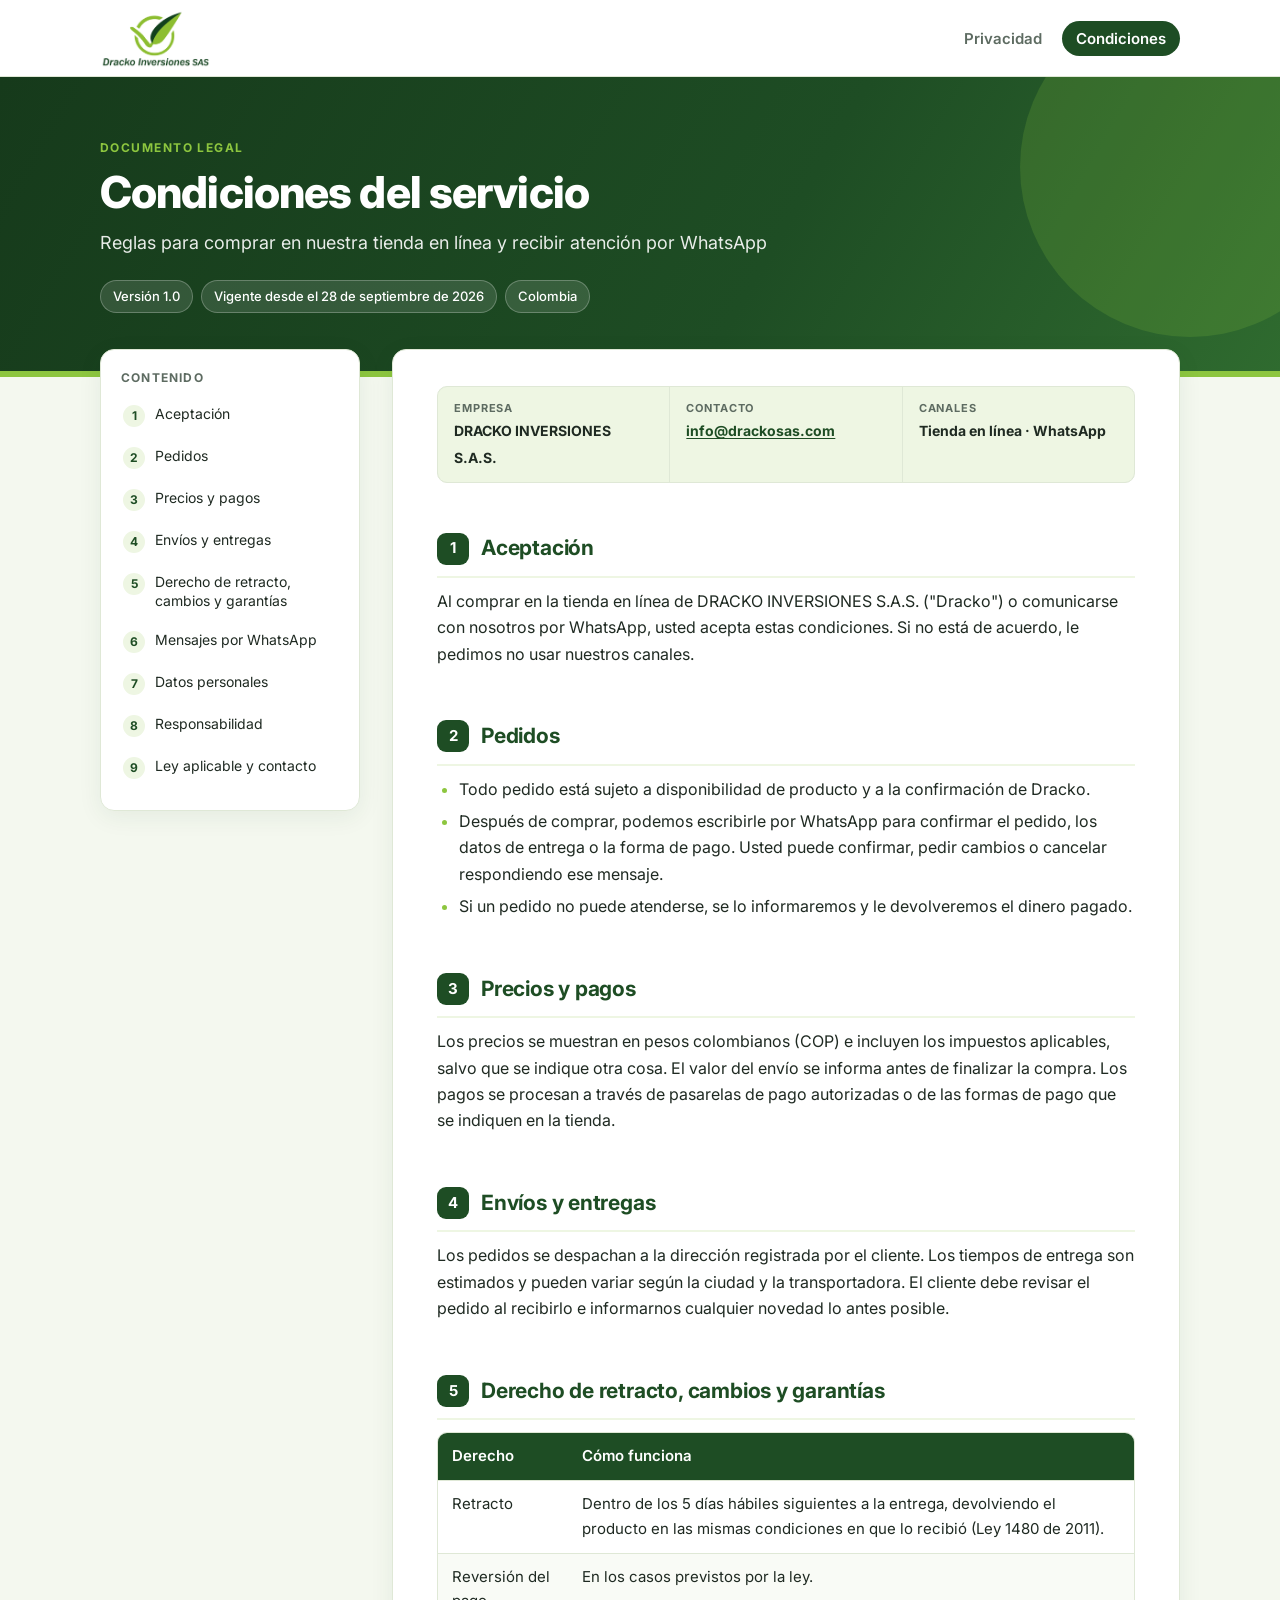
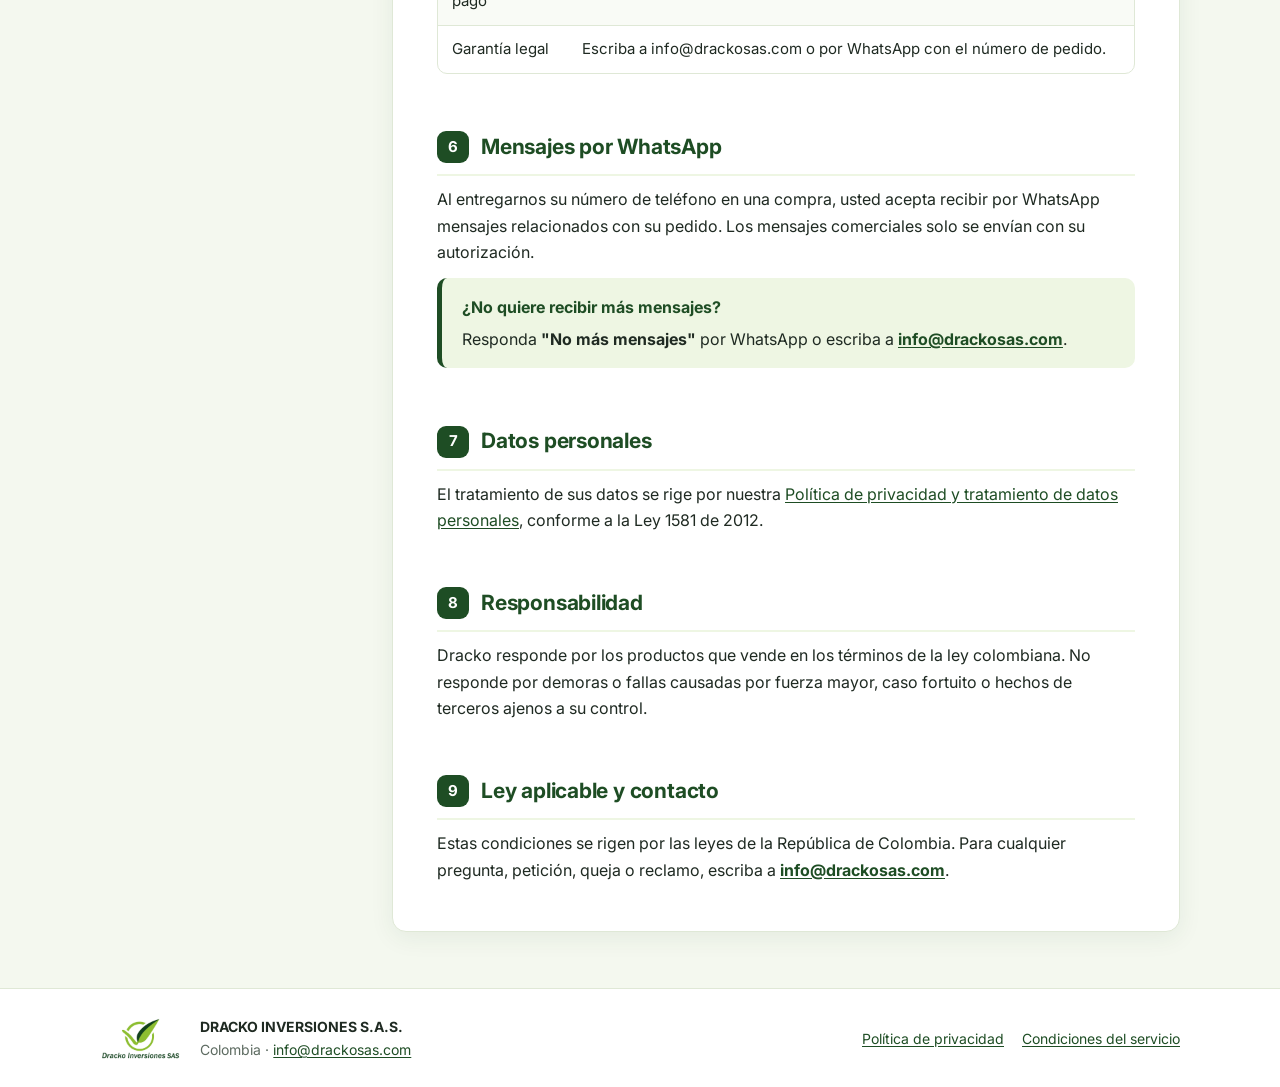
==== condiciones.html @ 16c10cb3 "Documentos legales de Dracko Inversiones: política de privacidad y condiciones del servicio Co-Autho" ====
<!doctype html>
<html lang="es"><head>
<meta charset="utf-8"><meta name="viewport" content="width=device-width,initial-scale=1">
<title>Condiciones del servicio | Dracko Inversiones S.A.S.</title>
<meta name="description" content="Reglas para comprar en nuestra tienda en línea y recibir atención por WhatsApp — Dracko Inversiones S.A.S., Colombia.">
<link rel="icon" href="logo.png">
<link rel="preconnect" href="https://fonts.googleapis.com"><link rel="preconnect" href="https://fonts.gstatic.com" crossorigin>
<link href="https://fonts.googleapis.com/css2?family=Inter:wght@400;500;600;700;800&display=swap" rel="stylesheet">
<link rel="stylesheet" href="estilo.css">
</head><body>
<header class="barra"><div class="cont barra-in">
  <a class="marca" href="index.html"><img src="logo.png" alt="Dracko Inversiones SAS"></a>
  <nav><a href="privacidad.html">Privacidad</a><a href="condiciones.html" class="on">Condiciones</a></nav>
</div></header>
<div class="hero"><div class="cont">
  <div class="eti">Documento legal</div>
  <h1>Condiciones del servicio</h1>
  <p class="bajada">Reglas para comprar en nuestra tienda en línea y recibir atención por WhatsApp</p>
  <div class="chips"><span>Versión 1.0</span><span>Vigente desde el 28 de septiembre de 2026</span><span>Colombia</span></div>
</div></div>
<main class="cont grid">
  <aside class="indice"><div class="indice-tit">Contenido</div><ol><li><a href="#s1"><span>1</span>Aceptación</a></li><li><a href="#s2"><span>2</span>Pedidos</a></li><li><a href="#s3"><span>3</span>Precios y pagos</a></li><li><a href="#s4"><span>4</span>Envíos y entregas</a></li><li><a href="#s5"><span>5</span>Derecho de retracto, cambios y garantías</a></li><li><a href="#s6"><span>6</span>Mensajes por WhatsApp</a></li><li><a href="#s7"><span>7</span>Datos personales</a></li><li><a href="#s8"><span>8</span>Responsabilidad</a></li><li><a href="#s9"><span>9</span>Ley aplicable y contacto</a></li></ol></aside>
  <article class="doc">
    <div class="ficha">
      <div><small>Empresa</small><b>DRACKO INVERSIONES S.A.S.</b></div>
      <div><small>Contacto</small><b><a href="mailto:info@drackosas.com">info@drackosas.com</a></b></div>
      <div><small>Canales</small><b>Tienda en línea · WhatsApp</b></div>
    </div>
<section id="s1"><h2><span class="num">1</span>Aceptación</h2><p>Al comprar en la tienda en línea de DRACKO INVERSIONES S.A.S. ("Dracko") o comunicarse con nosotros por WhatsApp, usted acepta estas condiciones. Si no está de acuerdo, le pedimos no usar nuestros canales.</p></section>
<section id="s2"><h2><span class="num">2</span>Pedidos</h2><ul><li>Todo pedido está sujeto a disponibilidad de producto y a la confirmación de Dracko.</li><li>Después de comprar, podemos escribirle por WhatsApp para confirmar el pedido, los datos de entrega o la forma de pago. Usted puede confirmar, pedir cambios o cancelar respondiendo ese mensaje.</li><li>Si un pedido no puede atenderse, se lo informaremos y le devolveremos el dinero pagado.</li></ul></section>
<section id="s3"><h2><span class="num">3</span>Precios y pagos</h2><p>Los precios se muestran en pesos colombianos (COP) e incluyen los impuestos aplicables, salvo que se indique otra cosa. El valor del envío se informa antes de finalizar la compra. Los pagos se procesan a través de pasarelas de pago autorizadas o de las formas de pago que se indiquen en la tienda.</p></section>
<section id="s4"><h2><span class="num">4</span>Envíos y entregas</h2><p>Los pedidos se despachan a la dirección registrada por el cliente. Los tiempos de entrega son estimados y pueden variar según la ciudad y la transportadora. El cliente debe revisar el pedido al recibirlo e informarnos cualquier novedad lo antes posible.</p></section>
<section id="s5"><h2><span class="num">5</span>Derecho de retracto, cambios y garantías</h2><div class="tabla"><table><thead><tr><th>Derecho</th><th>Cómo funciona</th></tr></thead><tbody><tr><td>Retracto</td><td>Dentro de los 5 días hábiles siguientes a la entrega, devolviendo el producto en las mismas condiciones en que lo recibió (Ley 1480 de 2011).</td></tr><tr><td>Reversión del pago</td><td>En los casos previstos por la ley.</td></tr><tr><td>Garantía legal</td><td>Escriba a info@drackosas.com o por WhatsApp con el número de pedido.</td></tr></tbody></table></div></section>
<section id="s6"><h2><span class="num">6</span>Mensajes por WhatsApp</h2><p>Al entregarnos su número de teléfono en una compra, usted acepta recibir por WhatsApp mensajes relacionados con su pedido. Los mensajes comerciales solo se envían con su autorización.</p><div class="nota"><div class="nota-tit">¿No quiere recibir más mensajes?</div><p>Responda <b>"No más mensajes"</b> por WhatsApp o escriba a <b><a href="mailto:info@drackosas.com">info@drackosas.com</a></b>.</p></div></section>
<section id="s7"><h2><span class="num">7</span>Datos personales</h2><p>El tratamiento de sus datos se rige por nuestra <a href="privacidad.html">Política de privacidad y tratamiento de datos personales</a>, conforme a la Ley 1581 de 2012.</p></section>
<section id="s8"><h2><span class="num">8</span>Responsabilidad</h2><p>Dracko responde por los productos que vende en los términos de la ley colombiana. No responde por demoras o fallas causadas por fuerza mayor, caso fortuito o hechos de terceros ajenos a su control.</p></section>
<section id="s9"><h2><span class="num">9</span>Ley aplicable y contacto</h2><p>Estas condiciones se rigen por las leyes de la República de Colombia. Para cualquier pregunta, petición, queja o reclamo, escriba a <b><a href="mailto:info@drackosas.com">info@drackosas.com</a></b>.</p></section>
  </article>
</main>
<footer class="pie"><div class="cont pie-in">
  <img src="logo.png" alt="">
  <div><b>DRACKO INVERSIONES S.A.S.</b><br>Colombia · <a href="mailto:info@drackosas.com">info@drackosas.com</a></div>
  <div class="pie-links"><a href="privacidad.html">Política de privacidad</a><a href="condiciones.html">Condiciones del servicio</a></div>
</div></footer>
</body></html>
---- estilo.css ----
:root{
  --osc:#1e4d24; --osc2:#163a1b; --claro:#8dc63f; --fondo:#f4f8ef; --suave:#eef6e3;
  --texto:#1f2a22; --gris:#5d6b61; --linea:#dfe8d6; --blanco:#fff;
}
*{box-sizing:border-box}
html{scroll-behavior:smooth}
body{margin:0;font-family:Inter,system-ui,-apple-system,"Segoe UI",Arial,sans-serif;color:var(--texto);background:var(--fondo);line-height:1.65;font-size:16px}
a{color:var(--osc);text-underline-offset:2px}
.cont{max-width:1120px;margin:0 auto;padding:0 20px}

/* Barra superior */
.barra{background:var(--blanco);border-bottom:1px solid var(--linea);position:sticky;top:0;z-index:10}
.barra-in{display:flex;align-items:center;justify-content:space-between;height:76px}
.marca img{height:60px;display:block}
nav a{margin-left:6px;padding:8px 14px;border-radius:999px;text-decoration:none;font-weight:600;font-size:15px;color:var(--gris)}
nav a:hover{background:var(--suave);color:var(--osc)}
nav a.on{background:var(--osc);color:#fff}

/* Encabezado */
.hero{background:linear-gradient(120deg,var(--osc2) 0%,var(--osc) 60%,#2f6b2f 100%);color:#fff;padding:56px 0 64px;position:relative;overflow:hidden}
.hero::after{content:"";position:absolute;right:-80px;top:-80px;width:340px;height:340px;border-radius:50%;background:var(--claro);opacity:.18}
.hero::before{content:"";position:absolute;left:0;right:0;bottom:0;height:6px;background:var(--claro)}
.eti{display:inline-block;font-size:12px;font-weight:700;letter-spacing:.12em;text-transform:uppercase;color:var(--claro);margin-bottom:10px}
.hero h1{font-size:44px;line-height:1.1;margin:0 0 12px;font-weight:800;letter-spacing:-.02em}
.bajada{font-size:18px;margin:0;opacity:.9;max-width:680px}
.chips{margin-top:22px;display:flex;flex-wrap:wrap;gap:8px}
.chips span{background:rgba(255,255,255,.12);border:1px solid rgba(255,255,255,.25);padding:5px 12px;border-radius:999px;font-size:13px;font-weight:500}

/* Cuerpo */
.grid{display:grid;grid-template-columns:260px 1fr;gap:32px;margin-top:-28px;padding-bottom:56px;position:relative}
.indice{position:sticky;top:96px;align-self:start;background:var(--blanco);border:1px solid var(--linea);border-radius:14px;padding:18px 14px;box-shadow:0 6px 24px rgba(30,77,36,.07)}
.indice-tit{font-size:12px;font-weight:700;letter-spacing:.1em;text-transform:uppercase;color:var(--gris);margin:0 6px 10px}
.indice ol{list-style:none;margin:0;padding:0}
.indice a{display:flex;gap:10px;align-items:flex-start;padding:7px 8px;border-radius:8px;text-decoration:none;color:var(--texto);font-size:14px;line-height:1.35}
.indice a:hover{background:var(--suave);color:var(--osc)}
.indice a span{flex:none;width:22px;height:22px;border-radius:50%;background:var(--suave);color:var(--osc);font-size:12px;font-weight:700;display:grid;place-items:center}

.doc{background:var(--blanco);border:1px solid var(--linea);border-radius:14px;padding:36px 44px;box-shadow:0 6px 24px rgba(30,77,36,.07);min-width:0}
.ficha{display:grid;grid-template-columns:repeat(3,1fr);gap:1px;background:var(--linea);border:1px solid var(--linea);border-radius:10px;overflow:hidden;margin-bottom:8px}
.ficha div{background:var(--suave);padding:12px 16px}
.ficha small{display:block;font-size:11px;font-weight:700;letter-spacing:.08em;text-transform:uppercase;color:var(--gris)}
.ficha b{font-size:14px;word-break:break-word}
section{padding-top:14px;scroll-margin-top:92px}
h2{display:flex;align-items:center;gap:12px;font-size:21px;color:var(--osc);margin:26px 0 10px;padding-bottom:10px;border-bottom:2px solid var(--suave);letter-spacing:-.01em}
.num{flex:none;width:32px;height:32px;border-radius:9px;background:var(--osc);color:#fff;font-size:15px;display:grid;place-items:center}
p{margin:0 0 12px}
ul{margin:0 0 12px;padding-left:22px}
li{margin-bottom:6px}
li::marker{color:var(--claro)}

.nota{background:var(--suave);border-left:5px solid var(--osc);border-radius:10px;padding:16px 20px;margin:12px 0 16px}
.nota-tit{font-weight:700;color:var(--osc);margin-bottom:6px}
.nota ul,.nota p{margin-bottom:0}

.tabla{overflow-x:auto;margin:12px 0 16px;border:1px solid var(--linea);border-radius:10px}
table{border-collapse:collapse;width:100%;font-size:15px}
th{background:var(--osc);color:#fff;text-align:left;padding:11px 14px;font-weight:600}
td{padding:11px 14px;border-top:1px solid var(--linea);vertical-align:top}
tbody tr:nth-child(even) td{background:#f9fbf6}

/* Tarjetas de inicio */
.tarjetas{display:grid;grid-template-columns:1fr 1fr;gap:24px;margin-top:-28px;padding-bottom:64px;position:relative}
.tarjeta{background:var(--blanco);border:1px solid var(--linea);border-radius:16px;padding:28px;text-decoration:none;color:var(--texto);box-shadow:0 6px 24px rgba(30,77,36,.07);transition:transform .15s,box-shadow .15s}
.tarjeta:hover{transform:translateY(-3px);box-shadow:0 12px 32px rgba(30,77,36,.13)}
.t-ico{width:48px;height:48px;border-radius:12px;background:var(--suave);display:grid;place-items:center;font-size:24px}
.tarjeta h3{color:var(--osc);font-size:20px;margin:16px 0 6px}
.tarjeta p{color:var(--gris)}
.tarjeta span{font-weight:600;color:var(--osc)}

/* Pie */
.pie{background:var(--blanco);border-top:1px solid var(--linea);padding:26px 0;font-size:14px;color:var(--gris)}
.pie-in{display:flex;align-items:center;gap:20px;flex-wrap:wrap}
.pie img{height:44px}
.pie b{color:var(--texto)}
.pie-links{margin-left:auto;display:flex;gap:18px}

@media (max-width:860px){
  .grid,.tarjetas{grid-template-columns:minmax(0,1fr)}
  .indice{position:static}
  .doc{padding:24px 20px}
  .ficha{grid-template-columns:1fr}
  .hero h1{font-size:32px}
  .tarjetas{grid-template-columns:1fr}
  .pie-links{margin-left:0}
}
@media (max-width:480px){
  .cont{padding:0 16px}
  .barra-in{height:64px}
  .marca img{height:42px}
  nav a{padding:6px 10px;font-size:14px;margin-left:2px}
  .hero{padding:40px 0 52px}
}
@media print{
  .barra,.indice{display:none}
  .grid{display:block;margin:0}
  .hero{background:#fff;color:var(--osc)}
  .doc{box-shadow:none;border:0}
}
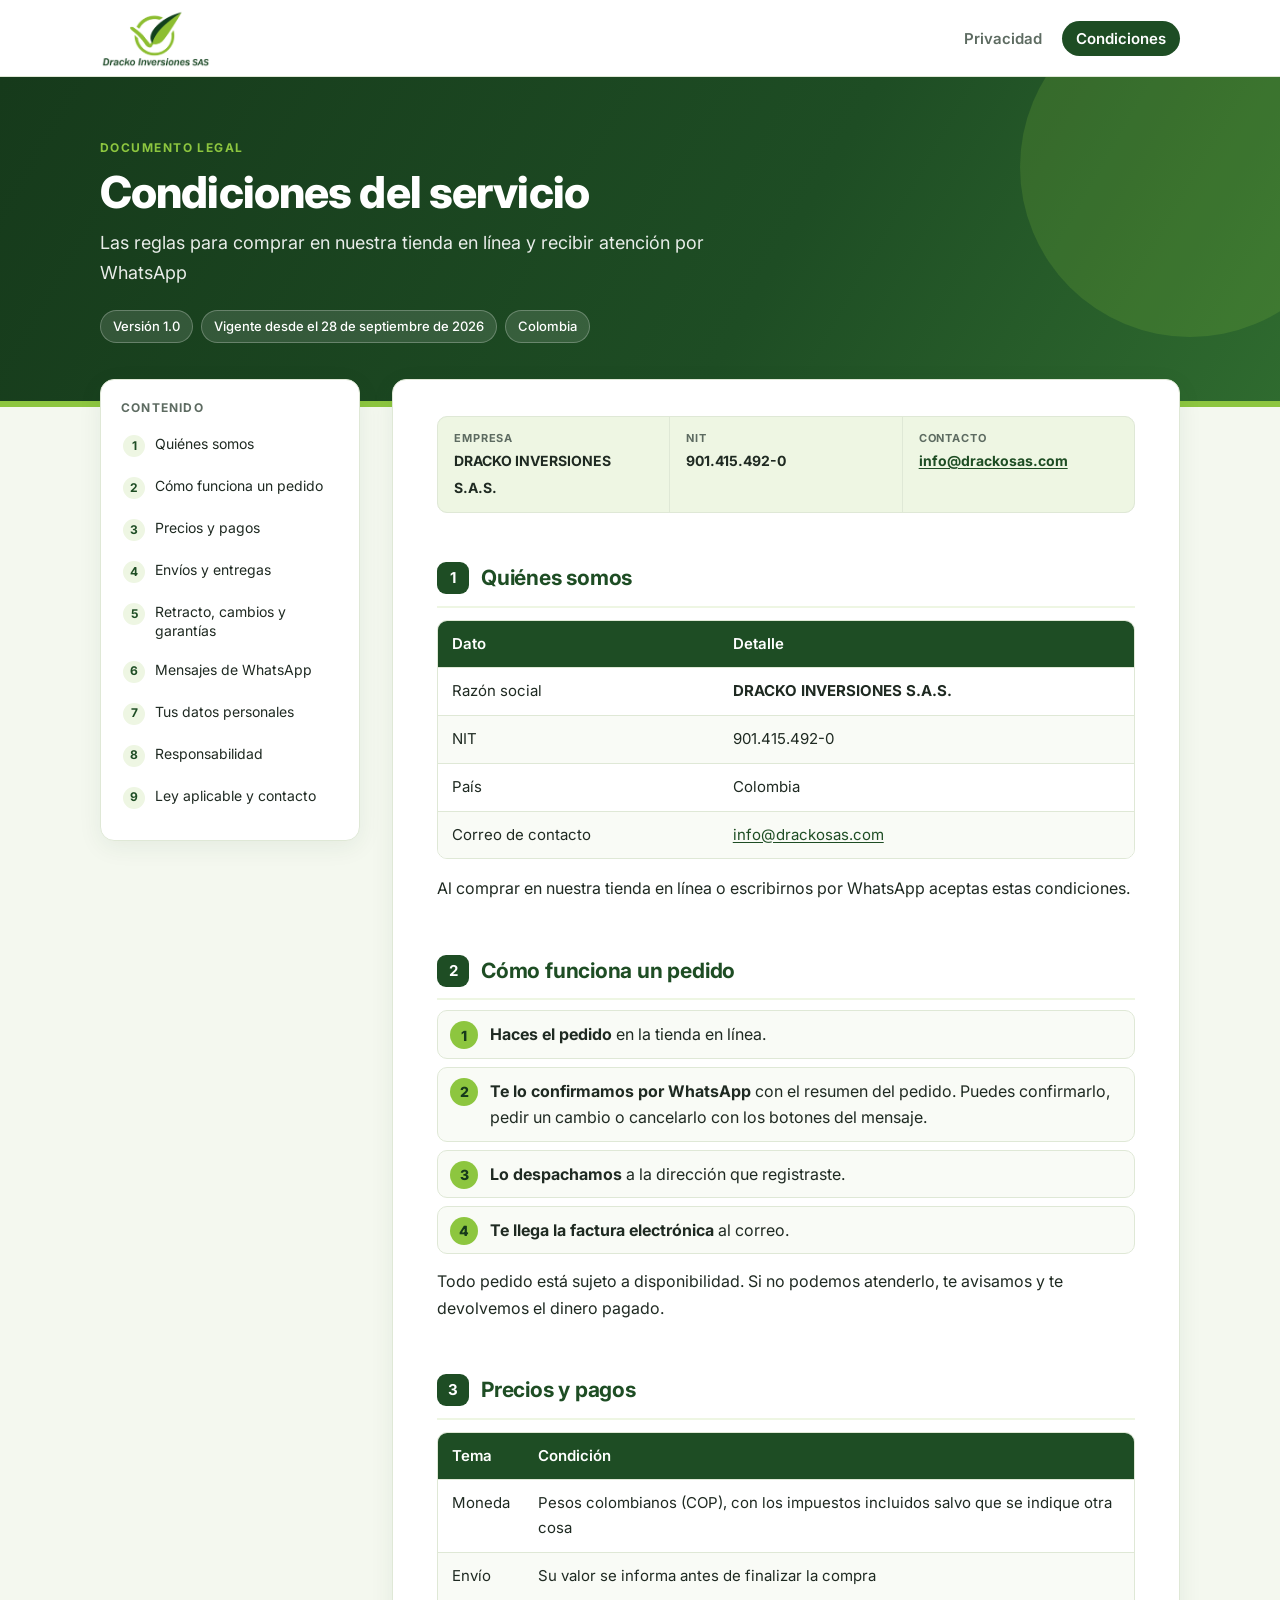
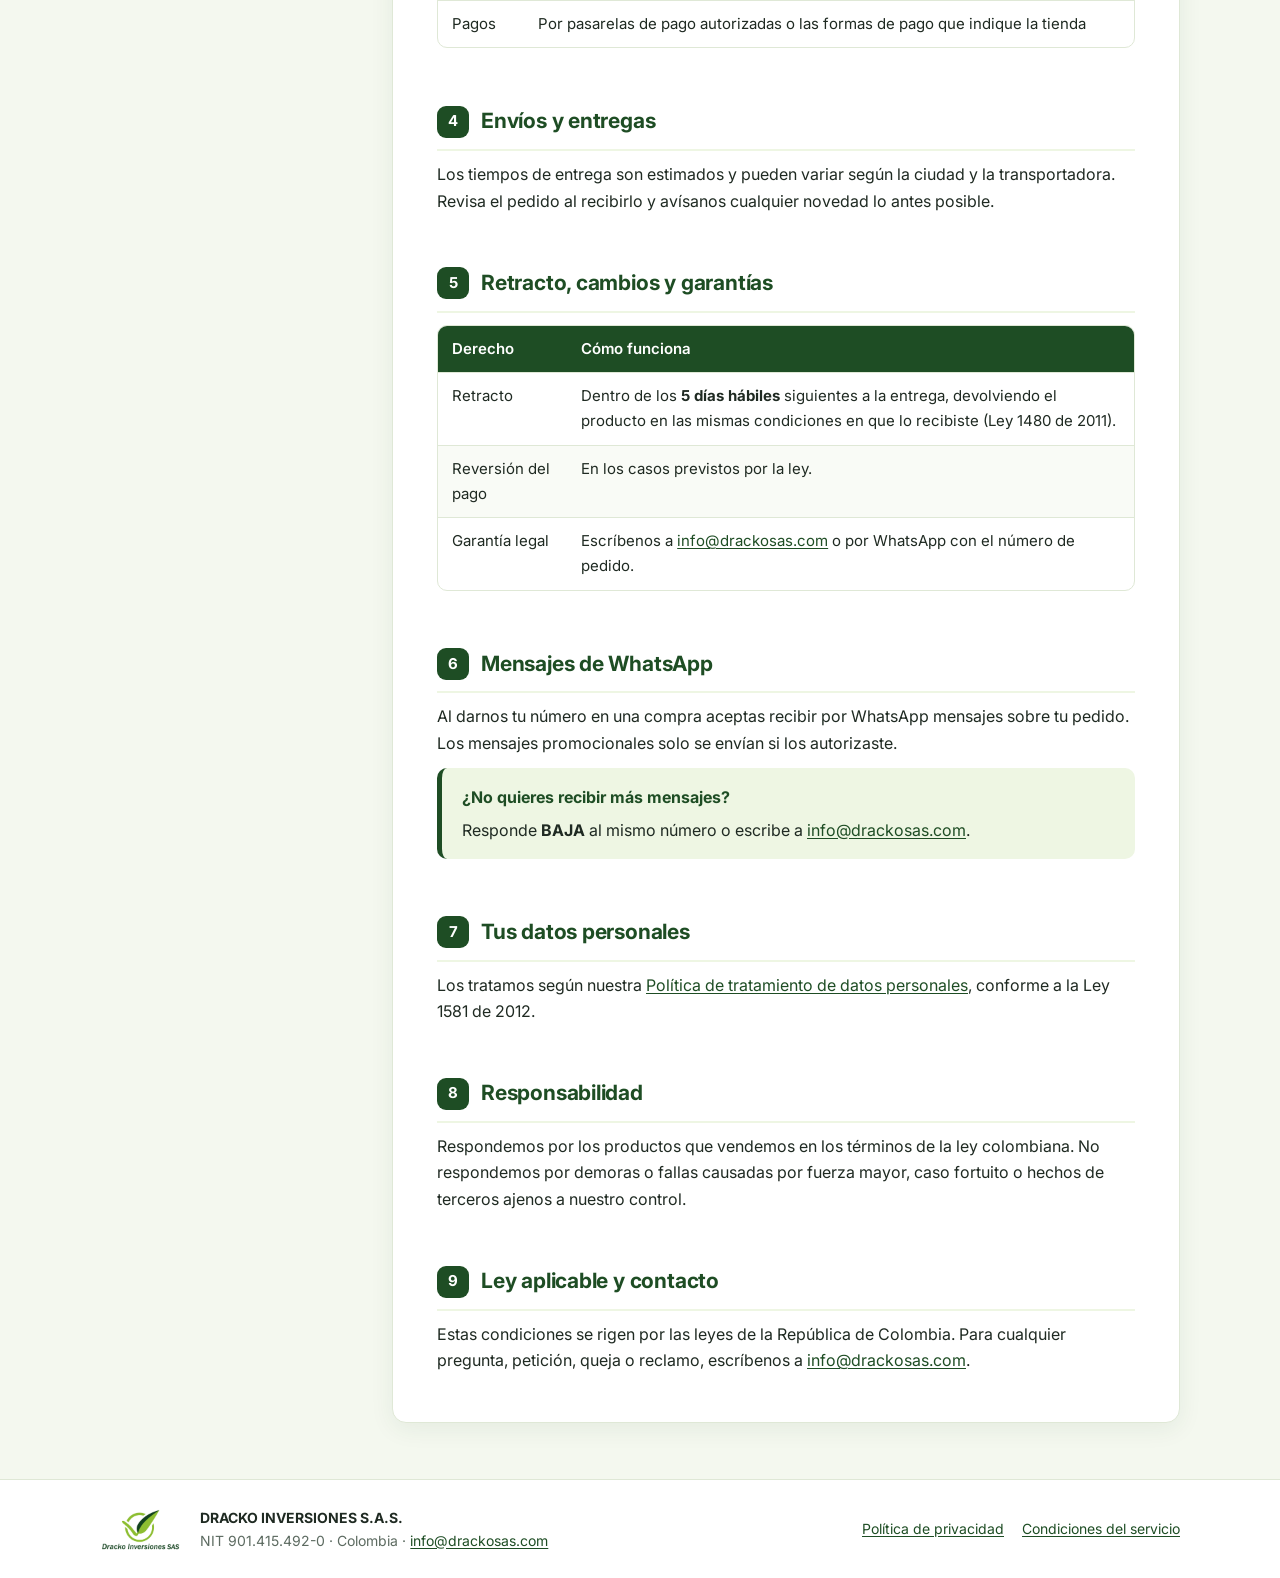
==== commit 0db1c3ef: "Páginas legales de Dracko con la estructura de la política de BENI y el NIT Co-Authored-By: Claude O" ====
--- a/condiciones.html
+++ b/condiciones.html
@@ -2,7 +2,7 @@
 <html lang="es"><head>
 <meta charset="utf-8"><meta name="viewport" content="width=device-width,initial-scale=1">
 <title>Condiciones del servicio | Dracko Inversiones S.A.S.</title>
-<meta name="description" content="Reglas para comprar en nuestra tienda en línea y recibir atención por WhatsApp — Dracko Inversiones S.A.S., Colombia.">
+<meta name="description" content="Las reglas para comprar en nuestra tienda en línea y recibir atención por WhatsApp — Dracko Inversiones S.A.S., Colombia.">
 <link rel="icon" href="logo.png">
 <link rel="preconnect" href="https://fonts.googleapis.com"><link rel="preconnect" href="https://fonts.gstatic.com" crossorigin>
 <link href="https://fonts.googleapis.com/css2?family=Inter:wght@400;500;600;700;800&display=swap" rel="stylesheet">
@@ -15,31 +15,37 @@
 <div class="hero"><div class="cont">
   <div class="eti">Documento legal</div>
   <h1>Condiciones del servicio</h1>
-  <p class="bajada">Reglas para comprar en nuestra tienda en línea y recibir atención por WhatsApp</p>
+  <p class="bajada">Las reglas para comprar en nuestra tienda en línea y recibir atención por WhatsApp</p>
   <div class="chips"><span>Versión 1.0</span><span>Vigente desde el 28 de septiembre de 2026</span><span>Colombia</span></div>
 </div></div>
 <main class="cont grid">
-  <aside class="indice"><div class="indice-tit">Contenido</div><ol><li><a href="#s1"><span>1</span>Aceptación</a></li><li><a href="#s2"><span>2</span>Pedidos</a></li><li><a href="#s3"><span>3</span>Precios y pagos</a></li><li><a href="#s4"><span>4</span>Envíos y entregas</a></li><li><a href="#s5"><span>5</span>Derecho de retracto, cambios y garantías</a></li><li><a href="#s6"><span>6</span>Mensajes por WhatsApp</a></li><li><a href="#s7"><span>7</span>Datos personales</a></li><li><a href="#s8"><span>8</span>Responsabilidad</a></li><li><a href="#s9"><span>9</span>Ley aplicable y contacto</a></li></ol></aside>
+  <aside class="indice"><div class="indice-tit">Contenido</div><ol><li><a href="#s1"><span>1</span>Quiénes somos</a></li><li><a href="#s2"><span>2</span>Cómo funciona un pedido</a></li><li><a href="#s3"><span>3</span>Precios y pagos</a></li><li><a href="#s4"><span>4</span>Envíos y entregas</a></li><li><a href="#s5"><span>5</span>Retracto, cambios y garantías</a></li><li><a href="#s6"><span>6</span>Mensajes de WhatsApp</a></li><li><a href="#s7"><span>7</span>Tus datos personales</a></li><li><a href="#s8"><span>8</span>Responsabilidad</a></li><li><a href="#s9"><span>9</span>Ley aplicable y contacto</a></li></ol></aside>
   <article class="doc">
     <div class="ficha">
       <div><small>Empresa</small><b>DRACKO INVERSIONES S.A.S.</b></div>
+      <div><small>NIT</small><b>901.415.492-0</b></div>
       <div><small>Contacto</small><b><a href="mailto:info@drackosas.com">info@drackosas.com</a></b></div>
-      <div><small>Canales</small><b>Tienda en línea · WhatsApp</b></div>
+      
     </div>
-<section id="s1"><h2><span class="num">1</span>Aceptación</h2><p>Al comprar en la tienda en línea de DRACKO INVERSIONES S.A.S. ("Dracko") o comunicarse con nosotros por WhatsApp, usted acepta estas condiciones. Si no está de acuerdo, le pedimos no usar nuestros canales.</p></section>
-<section id="s2"><h2><span class="num">2</span>Pedidos</h2><ul><li>Todo pedido está sujeto a disponibilidad de producto y a la confirmación de Dracko.</li><li>Después de comprar, podemos escribirle por WhatsApp para confirmar el pedido, los datos de entrega o la forma de pago. Usted puede confirmar, pedir cambios o cancelar respondiendo ese mensaje.</li><li>Si un pedido no puede atenderse, se lo informaremos y le devolveremos el dinero pagado.</li></ul></section>
-<section id="s3"><h2><span class="num">3</span>Precios y pagos</h2><p>Los precios se muestran en pesos colombianos (COP) e incluyen los impuestos aplicables, salvo que se indique otra cosa. El valor del envío se informa antes de finalizar la compra. Los pagos se procesan a través de pasarelas de pago autorizadas o de las formas de pago que se indiquen en la tienda.</p></section>
-<section id="s4"><h2><span class="num">4</span>Envíos y entregas</h2><p>Los pedidos se despachan a la dirección registrada por el cliente. Los tiempos de entrega son estimados y pueden variar según la ciudad y la transportadora. El cliente debe revisar el pedido al recibirlo e informarnos cualquier novedad lo antes posible.</p></section>
-<section id="s5"><h2><span class="num">5</span>Derecho de retracto, cambios y garantías</h2><div class="tabla"><table><thead><tr><th>Derecho</th><th>Cómo funciona</th></tr></thead><tbody><tr><td>Retracto</td><td>Dentro de los 5 días hábiles siguientes a la entrega, devolviendo el producto en las mismas condiciones en que lo recibió (Ley 1480 de 2011).</td></tr><tr><td>Reversión del pago</td><td>En los casos previstos por la ley.</td></tr><tr><td>Garantía legal</td><td>Escriba a info@drackosas.com o por WhatsApp con el número de pedido.</td></tr></tbody></table></div></section>
-<section id="s6"><h2><span class="num">6</span>Mensajes por WhatsApp</h2><p>Al entregarnos su número de teléfono en una compra, usted acepta recibir por WhatsApp mensajes relacionados con su pedido. Los mensajes comerciales solo se envían con su autorización.</p><div class="nota"><div class="nota-tit">¿No quiere recibir más mensajes?</div><p>Responda <b>"No más mensajes"</b> por WhatsApp o escriba a <b><a href="mailto:info@drackosas.com">info@drackosas.com</a></b>.</p></div></section>
-<section id="s7"><h2><span class="num">7</span>Datos personales</h2><p>El tratamiento de sus datos se rige por nuestra <a href="privacidad.html">Política de privacidad y tratamiento de datos personales</a>, conforme a la Ley 1581 de 2012.</p></section>
-<section id="s8"><h2><span class="num">8</span>Responsabilidad</h2><p>Dracko responde por los productos que vende en los términos de la ley colombiana. No responde por demoras o fallas causadas por fuerza mayor, caso fortuito o hechos de terceros ajenos a su control.</p></section>
-<section id="s9"><h2><span class="num">9</span>Ley aplicable y contacto</h2><p>Estas condiciones se rigen por las leyes de la República de Colombia. Para cualquier pregunta, petición, queja o reclamo, escriba a <b><a href="mailto:info@drackosas.com">info@drackosas.com</a></b>.</p></section>
+<section id="s1"><h2><span class="num">1</span>Quiénes somos</h2><div class="tabla"><table><thead><tr><th>Dato</th><th>Detalle</th></tr></thead><tbody><tr><td>Razón social</td><td><b>DRACKO INVERSIONES S.A.S.</b></td></tr><tr><td>NIT</td><td>901.415.492-0</td></tr><tr><td>País</td><td>Colombia</td></tr><tr><td>Correo de contacto</td><td><a href="mailto:info@drackosas.com">info@drackosas.com</a></td></tr></tbody></table></div><p>Al comprar en nuestra tienda en línea o escribirnos por WhatsApp aceptas estas condiciones.</p></section>
+<section id="s2"><h2><span class="num">2</span>Cómo funciona un pedido</h2><ol class="pasos">
+          <li><b>Haces el pedido</b> en la tienda en línea.</li>
+          <li><b>Te lo confirmamos por WhatsApp</b> con el resumen del pedido. Puedes confirmarlo, pedir un cambio o cancelarlo con los botones del mensaje.</li>
+          <li><b>Lo despachamos</b> a la dirección que registraste.</li>
+          <li><b>Te llega la factura electrónica</b> al correo.</li>
+        </ol><p>Todo pedido está sujeto a disponibilidad. Si no podemos atenderlo, te avisamos y te devolvemos el dinero pagado.</p></section>
+<section id="s3"><h2><span class="num">3</span>Precios y pagos</h2><div class="tabla"><table><thead><tr><th>Tema</th><th>Condición</th></tr></thead><tbody><tr><td>Moneda</td><td>Pesos colombianos (COP), con los impuestos incluidos salvo que se indique otra cosa</td></tr><tr><td>Envío</td><td>Su valor se informa antes de finalizar la compra</td></tr><tr><td>Pagos</td><td>Por pasarelas de pago autorizadas o las formas de pago que indique la tienda</td></tr></tbody></table></div></section>
+<section id="s4"><h2><span class="num">4</span>Envíos y entregas</h2><p>Los tiempos de entrega son estimados y pueden variar según la ciudad y la transportadora. Revisa el pedido al recibirlo y avísanos cualquier novedad lo antes posible.</p></section>
+<section id="s5"><h2><span class="num">5</span>Retracto, cambios y garantías</h2><div class="tabla"><table><thead><tr><th>Derecho</th><th>Cómo funciona</th></tr></thead><tbody><tr><td>Retracto</td><td>Dentro de los <b>5 días hábiles</b> siguientes a la entrega, devolviendo el producto en las mismas condiciones en que lo recibiste (Ley 1480 de 2011).</td></tr><tr><td>Reversión del pago</td><td>En los casos previstos por la ley.</td></tr><tr><td>Garantía legal</td><td>Escríbenos a <a href="mailto:info@drackosas.com">info@drackosas.com</a> o por WhatsApp con el número de pedido.</td></tr></tbody></table></div></section>
+<section id="s6"><h2><span class="num">6</span>Mensajes de WhatsApp</h2><p>Al darnos tu número en una compra aceptas recibir por WhatsApp mensajes sobre tu pedido. Los mensajes promocionales solo se envían si los autorizaste.</p><div class="nota"><div class="nota-tit">¿No quieres recibir más mensajes?</div><p>Responde <b>BAJA</b> al mismo número o escribe a <a href="mailto:info@drackosas.com">info@drackosas.com</a>.</p></div></section>
+<section id="s7"><h2><span class="num">7</span>Tus datos personales</h2><p>Los tratamos según nuestra <a href="privacidad.html">Política de tratamiento de datos personales</a>, conforme a la Ley 1581 de 2012.</p></section>
+<section id="s8"><h2><span class="num">8</span>Responsabilidad</h2><p>Respondemos por los productos que vendemos en los términos de la ley colombiana. No respondemos por demoras o fallas causadas por fuerza mayor, caso fortuito o hechos de terceros ajenos a nuestro control.</p></section>
+<section id="s9"><h2><span class="num">9</span>Ley aplicable y contacto</h2><p>Estas condiciones se rigen por las leyes de la República de Colombia. Para cualquier pregunta, petición, queja o reclamo, escríbenos a <a href="mailto:info@drackosas.com">info@drackosas.com</a>.</p></section>
   </article>
 </main>
 <footer class="pie"><div class="cont pie-in">
   <img src="logo.png" alt="">
-  <div><b>DRACKO INVERSIONES S.A.S.</b><br>Colombia · <a href="mailto:info@drackosas.com">info@drackosas.com</a></div>
+  <div><b>DRACKO INVERSIONES S.A.S.</b><br>NIT 901.415.492-0 · Colombia · <a href="mailto:info@drackosas.com">info@drackosas.com</a></div>
   <div class="pie-links"><a href="privacidad.html">Política de privacidad</a><a href="condiciones.html">Condiciones del servicio</a></div>
 </div></footer>
 </body></html>
--- a/estilo.css
+++ b/estilo.css
@@ -96,3 +96,7 @@
   .hero{background:#fff;color:var(--osc)}
   .doc{box-shadow:none;border:0}
 }
+
+ol.pasos{list-style:none;counter-reset:paso;padding:0;margin:4px 0 14px}
+ol.pasos li{counter-increment:paso;position:relative;padding:10px 12px 10px 52px;margin-bottom:8px;background:#f9fbf6;border:1px solid var(--linea);border-radius:10px}
+ol.pasos li::before{content:counter(paso);position:absolute;left:12px;top:10px;width:28px;height:28px;border-radius:50%;background:var(--claro);color:var(--osc2);font-weight:800;font-size:14px;display:grid;place-items:center}
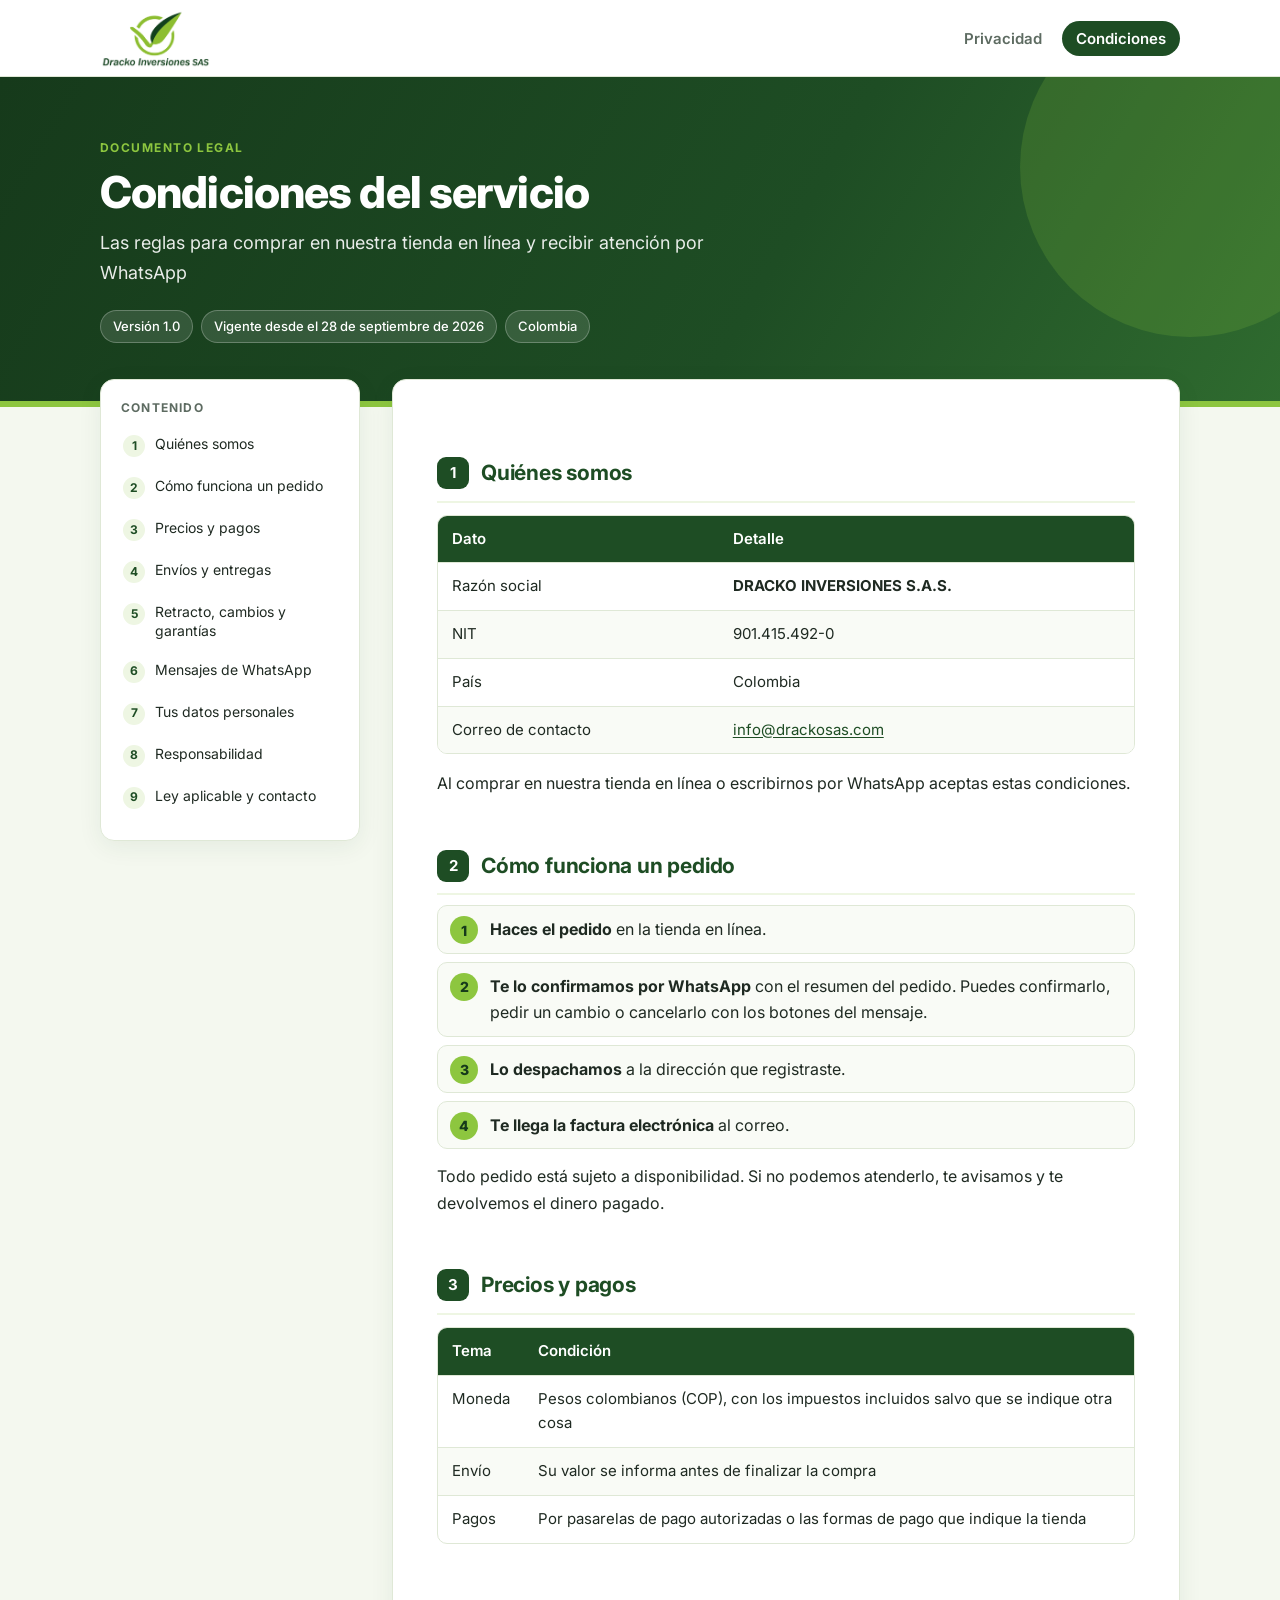
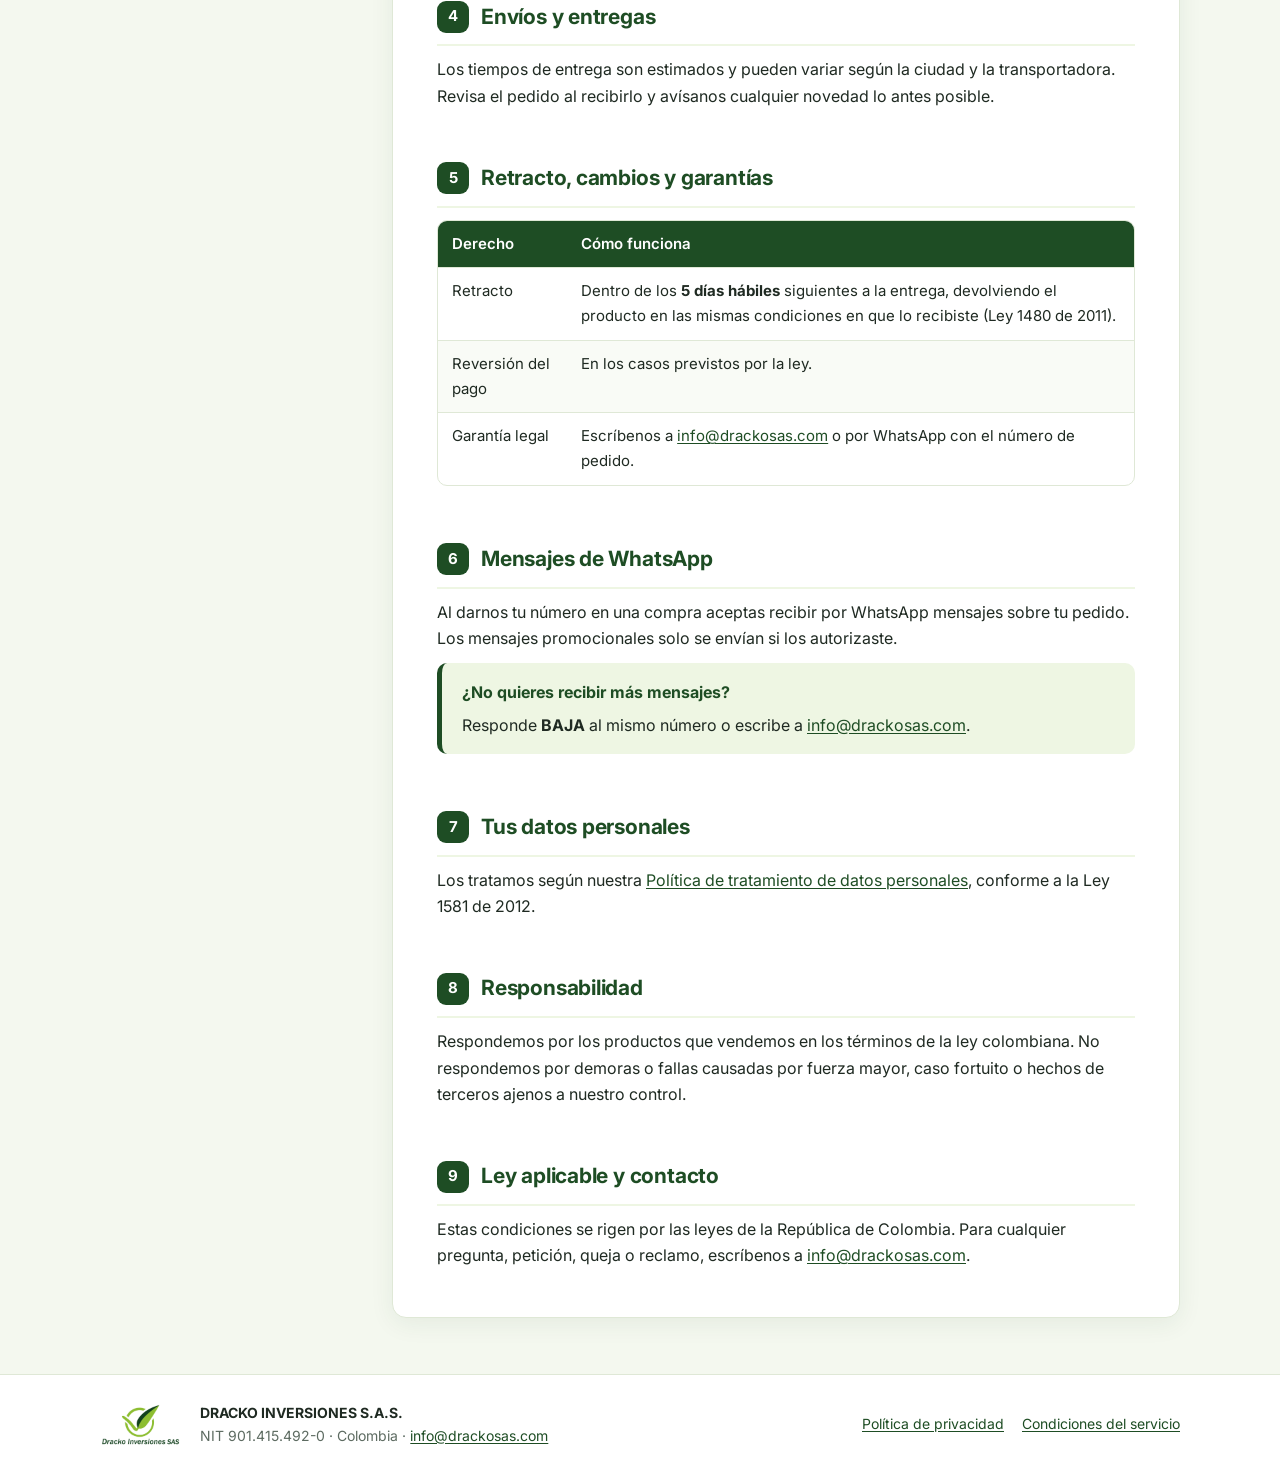
==== commit 7f027e7a: "Quitar la ficha repetida del encabezado Co-Authored-By: Claude Opus 5.5 <noreply@anthropic.com>" ====
--- a/condiciones.html
+++ b/condiciones.html
@@ -21,12 +21,6 @@
 <main class="cont grid">
   <aside class="indice"><div class="indice-tit">Contenido</div><ol><li><a href="#s1"><span>1</span>Quiénes somos</a></li><li><a href="#s2"><span>2</span>Cómo funciona un pedido</a></li><li><a href="#s3"><span>3</span>Precios y pagos</a></li><li><a href="#s4"><span>4</span>Envíos y entregas</a></li><li><a href="#s5"><span>5</span>Retracto, cambios y garantías</a></li><li><a href="#s6"><span>6</span>Mensajes de WhatsApp</a></li><li><a href="#s7"><span>7</span>Tus datos personales</a></li><li><a href="#s8"><span>8</span>Responsabilidad</a></li><li><a href="#s9"><span>9</span>Ley aplicable y contacto</a></li></ol></aside>
   <article class="doc">
-    <div class="ficha">
-      <div><small>Empresa</small><b>DRACKO INVERSIONES S.A.S.</b></div>
-      <div><small>NIT</small><b>901.415.492-0</b></div>
-      <div><small>Contacto</small><b><a href="mailto:info@drackosas.com">info@drackosas.com</a></b></div>
-      
-    </div>
 <section id="s1"><h2><span class="num">1</span>Quiénes somos</h2><div class="tabla"><table><thead><tr><th>Dato</th><th>Detalle</th></tr></thead><tbody><tr><td>Razón social</td><td><b>DRACKO INVERSIONES S.A.S.</b></td></tr><tr><td>NIT</td><td>901.415.492-0</td></tr><tr><td>País</td><td>Colombia</td></tr><tr><td>Correo de contacto</td><td><a href="mailto:info@drackosas.com">info@drackosas.com</a></td></tr></tbody></table></div><p>Al comprar en nuestra tienda en línea o escribirnos por WhatsApp aceptas estas condiciones.</p></section>
 <section id="s2"><h2><span class="num">2</span>Cómo funciona un pedido</h2><ol class="pasos">
           <li><b>Haces el pedido</b> en la tienda en línea.</li>
